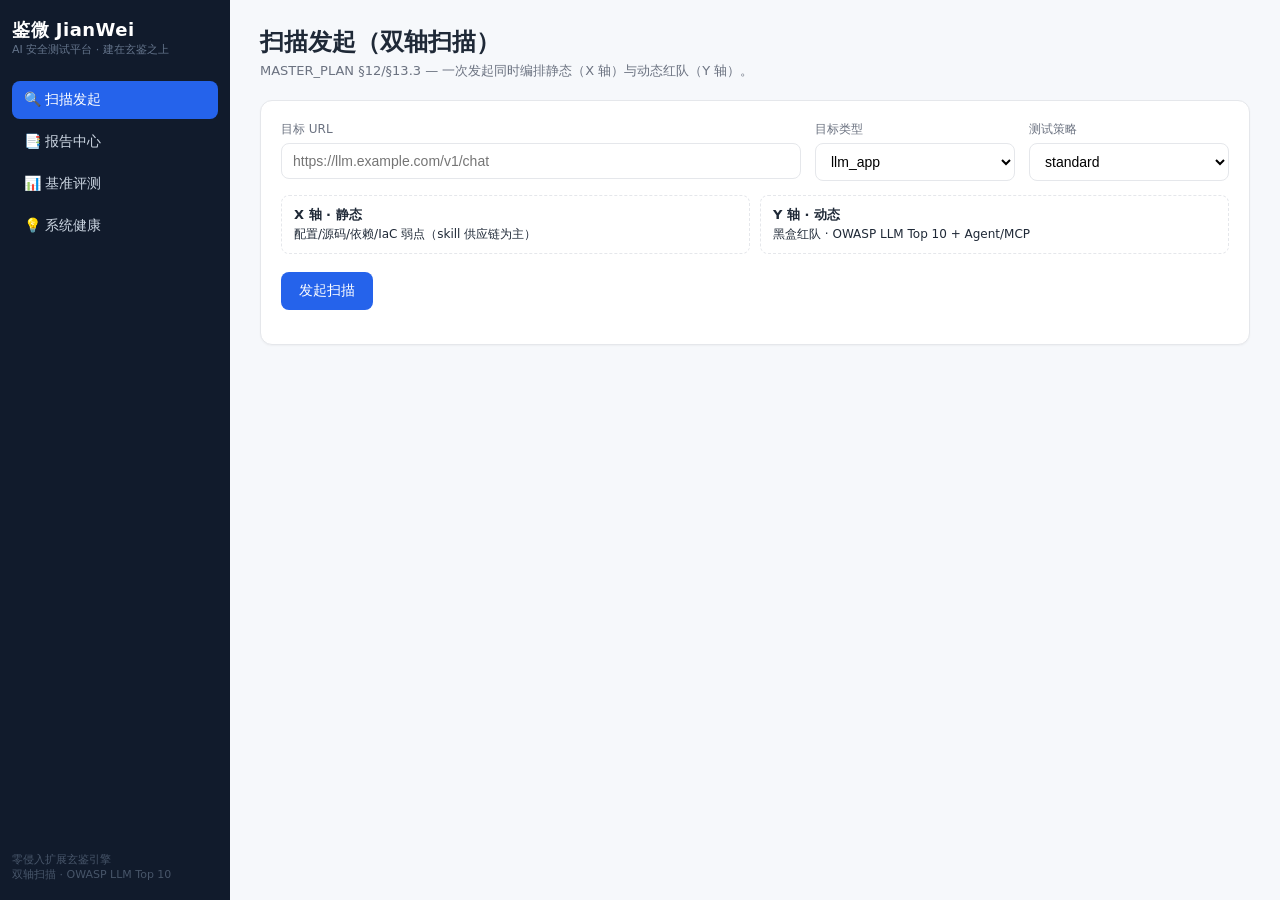
==== web/static/index.html @ 844ebd06 "feat: 鉴微 JianWei 平台层补全 —— AI 安全测试闭环与工程门禁 - core/ai_sec: 填充三空壳 (prompt_injection/rag_sec/agent_eval) " ====
<!DOCTYPE html>
<html lang="zh-CN">
<head>
<meta charset="utf-8" />
<meta name="viewport" content="width=device-width, initial-scale=1" />
<title>鉴微 JianWei · AI 安全测试平台</title>
<style>
  :root{
    --bg:#0f1623; --side:#111b2c; --card:#fff; --ink:#1f2937; --muted:#6b7280;
    --line:#e5e7eb; --brand:#2563eb; --brand2:#0ea5e9; --ok:#16a34a; --warn:#d97706; --bad:#dc2626;
  }
  *{box-sizing:border-box}
  html,body{margin:0;height:100%;font-family:-apple-system,BlinkMacSystemFont,"Segoe UI",system-ui,"PingFang SC","Microsoft YaHei",sans-serif;color:var(--ink)}
  .app{display:grid;grid-template-columns:230px 1fr;height:100vh}
  /* 侧栏 §13.2 */
  .side{background:var(--side);color:#cbd5e1;display:flex;flex-direction:column;padding:18px 12px}
  .brand{font-size:18px;font-weight:700;color:#fff;letter-spacing:.5px;margin-bottom:2px}
  .brand small{display:block;font-weight:400;font-size:11px;color:#64748b;letter-spacing:0}
  .nav{margin-top:22px;display:flex;flex-direction:column;gap:4px}
  .nav button{background:transparent;border:0;color:#cbd5e1;text-align:left;padding:10px 12px;border-radius:8px;cursor:pointer;font-size:14px}
  .nav button:hover{background:#1e293b}
  .nav button.active{background:var(--brand);color:#fff}
  .side .foot{margin-top:auto;font-size:11px;color:#475569}
  .main{padding:26px 30px;overflow:auto;background:#f6f8fb}
  .view{display:none;max-width:1080px}
  .view.active{display:block}
  h2{margin:0 0 4px}
  .sub{color:var(--muted);font-size:13px;margin-bottom:20px}
  /* 表单 §13.3 */
  .panel{background:var(--card);border:1px solid var(--line);border-radius:12px;padding:20px;box-shadow:0 1px 2px rgba(0,0,0,.04)}
  .row{display:flex;gap:14px;flex-wrap:wrap;margin-bottom:14px}
  label{display:block;font-size:12px;color:var(--muted);margin-bottom:5px}
  input,select{width:100%;padding:9px 11px;border:1px solid var(--line);border-radius:8px;font-size:14px;background:#fff}
  .col{flex:1;min-width:200px}
  .axis{display:flex;gap:10px;margin:6px 0 18px}
  .axis .chip{flex:1;border:1px dashed var(--line);border-radius:8px;padding:10px 12px;font-size:12px}
  .axis .chip b{display:block;font-size:13px;margin-bottom:2px}
  .btn{background:var(--brand);color:#fff;border:0;border-radius:8px;padding:10px 18px;font-size:14px;cursor:pointer}
  .btn:hover{background:#1d4ed8}
  .btn.ghost{background:#eef2ff;color:var(--brand)}
  .status{margin-top:14px;font-size:13px;color:var(--muted)}
  /* 结果表 */
  table{width:100%;border-collapse:collapse;margin-top:12px;font-size:13px}
  th,td{text-align:left;padding:9px 10px;border-bottom:1px solid var(--line);vertical-align:top}
  th{background:#f8fafc;color:var(--muted);font-weight:600}
  .sev{display:inline-block;padding:2px 8px;border-radius:999px;font-size:11px;font-weight:700;color:#fff}
  .sev.critical{background:var(--bad)} .sev.high{background:#ea580c} .sev.medium{background:var(--warn)} .sev.low{background:#0891b2} .sev.info{background:#64748b}
  .pill{display:inline-block;padding:2px 8px;border-radius:6px;background:#eef2ff;color:var(--brand);font-size:11px;font-weight:600}
  .links a{color:var(--brand);margin-right:14px;font-size:13px}
  pre{background:#0f172a;color:#e2e8f0;padding:14px;border-radius:8px;overflow:auto;font-size:12px;max-height:420px}
  .md{background:#fff;border:1px solid var(--line);border-radius:10px;padding:22px;line-height:1.6}
  .md h1,.md h2,.md h3{line-height:1.3} .md table{border:1px solid var(--line)} .md code{background:#f1f5f9;padding:1px 5px;border-radius:4px}
  .grid4{display:grid;grid-template-columns:repeat(4,1fr);gap:12px;margin-bottom:18px}
  .kpi{background:#fff;border:1px solid var(--line);border-radius:10px;padding:14px}
  .kpi b{font-size:24px;display:block} .kpi span{font-size:12px;color:var(--muted)}
</style>
</head>
<body>
<div class="app">
  <aside class="side">
    <div class="brand">鉴微 JianWei<small>AI 安全测试平台 · 建在玄鉴之上</small></div>
    <nav class="nav">
      <button data-view="scan" class="active">🔍 扫描发起</button>
      <button data-view="report">📑 报告中心</button>
      <button data-view="bench">📊 基准评测</button>
      <button data-view="health">💡 系统健康</button>
    </nav>
    <div class="foot">零侵入扩展玄鉴引擎<br/>双轴扫描 · OWASP LLM Top 10</div>
  </aside>

  <main class="main">
    <!-- 扫描发起 §13.3 -->
    <section class="view active" id="scan">
      <h2>扫描发起（双轴扫描）</h2>
      <div class="sub">MASTER_PLAN §12/§13.3 — 一次发起同时编排静态（X 轴）与动态红队（Y 轴）。</div>
      <div class="panel">
        <div class="row">
          <div class="col">
            <label>目标 URL</label>
            <input id="url" placeholder="https://llm.example.com/v1/chat" />
          </div>
          <div class="col" style="max-width:200px">
            <label>目标类型</label>
            <select id="ttype">
              <option value="web">web</option>
              <option value="api">api</option>
              <option value="llm_app" selected>llm_app</option>
              <option value="agent">agent</option>
              <option value="rag">rag</option>
              <option value="skill">skill</option>
            </select>
          </div>
          <div class="col" style="max-width:200px">
            <label>测试策略</label>
            <select id="strategy">
              <option value="passive">passive</option>
              <option value="standard" selected>standard</option>
              <option value="redteam">redteam</option>
              <option value="compliance">compliance</option>
            </select>
          </div>
        </div>
        <div class="row" id="skillRow" style="display:none">
          <div class="col">
            <label>Skill 本地包路径（类型=skill 时）</label>
            <input id="skillPath" placeholder="./my-skill/ 或 ./skill.zip" />
          </div>
        </div>
        <div class="axis">
          <div class="chip"><b>X 轴 · 静态</b>配置/源码/依赖/IaC 弱点（skill 供应链为主）</div>
          <div class="chip"><b>Y 轴 · 动态</b>黑盒红队 · OWASP LLM Top 10 + Agent/MCP</div>
        </div>
        <button class="btn" id="runScan">发起扫描</button>
        <div class="status" id="scanStatus"></div>
      </div>
      <div class="panel" id="scanResult" style="margin-top:18px;display:none">
        <h3 style="margin-top:0">扫描发现（<span id="rcount">0</span>）</h3>
        <div id="findingsTable"></div>
      </div>
    </section>

    <!-- 报告中心 §11.5 / §13.1 -->
    <section class="view" id="report">
      <h2>报告中心（OWASP LLM Top 10）</h2>
      <div class="sub">调用 L5 报告层生成可审计溯源报告（含 MITRE ATLAS 映射），支持 SARIF 导出接入 CI。</div>
      <div class="panel">
        <div class="row">
          <div class="col">
            <label>目标 URL</label>
            <input id="rUrl" placeholder="http://127.0.0.1:5000/chat/&lt;lab&gt;" />
          </div>
          <div class="col" style="max-width:200px">
            <label>目标类型</label>
            <select id="rType">
              <option value="llm_app" selected>llm_app</option>
              <option value="agent">agent</option>
              <option value="rag">rag</option>
            </select>
          </div>
        </div>
        <button class="btn" id="genReport">生成报告</button>
        <div class="status" id="repStatus"></div>
        <div class="links" id="repLinks" style="margin-top:10px;display:none">
          <a id="lnkMd" href="#" target="_blank">📄 Markdown 报告</a>
          <a id="lnkSarif" href="#" target="_blank">🛡 SARIF 2.1.0</a>
        </div>
      </div>
      <div class="md" id="repMd" style="margin-top:18px;display:none"></div>
    </section>

    <!-- 基准评测 -->
    <section class="view" id="bench">
      <h2>基准评测（Golden 基线）</h2>
      <div class="sub">基于 tests/golden/llmvault_benchmark.jsonl 的量化回放（注：基线口径，非 live 靶场实测）。</div>
      <div class="grid4" id="benchKpi"></div>
      <div class="panel">
        <h3 style="margin-top:0">逐类通过率（per_class）</h3>
        <div id="benchTable"></div>
      </div>
    </section>

    <!-- 系统健康 -->
    <section class="view" id="health">
      <h2>系统健康</h2>
      <div class="sub">平台 API 与各模块可用性自检。</div>
      <div class="panel" id="healthBody"><div class="status">检测中…</div></div>
    </section>
  </main>
</div>

<script>
const api = (p,opt)=>fetch(p,opt).then(r=>r.json().catch(()=>({error:r.statusText})));

function sevClass(s){return (s||'info').toLowerCase();}
function fmtMd(md){
  // 极简 markdown → HTML（标题/表格/列表/加粗/代码块）
  const esc=t=>t.replace(/&/g,'&amp;').replace(/</g,'&lt;').replace(/>/g,'&gt;');
  let html='',inCode=false;
  md.split('\n').forEach(line=>{
    if(line.startsWith('```')){if(inCode){html+='</pre>';inCode=false;}else{html+='<pre>';inCode=true;}return;}
    if(inCode){html+=esc(line)+'\n';return;}
    if(/^#{1,3} /.test(line)){const lvl=line.indexOf(' ');const t=esc(line.slice(lvl+1));html+=`<h${lvl}>${t}</h${lvl}>`;return;}
    if(/^\|.*\|$/.test(line)){
      const cells=line.split('|').slice(1,-1).map(c=>c.trim());
      if(/^-{2,}/.test(cells[0]||'')) return; // 分隔行
      const tag=line.includes('--')&&/^:{0,2}-{2,}:{0,2}$/.test(cells.map(c=>c.replace(/ /g,'')).join('|').split('|')[0]||'')?'th':'td';
      html+='<tr>'+cells.map(c=>`<${tag}>${esc(c)}</${tag}>`).join('')+'</tr>';
      if(!html.includes('<table')) html='<table>'+html;
      return;
    }
    if(/^[-*] /.test(line)){html+='<li>'+esc(line.slice(2))+'</li>';return;}
    if(line.trim()===''){html+='<br/>';return;}
    html+='<p>'+esc(line).replace(/\*\*(.+?)\*\*/g,'<b>$1</b>')+'</p>';
  });
  if(html.includes('<table')&&!html.endsWith('</table>')) html+='</table>';
  return html;
}

// 导航
document.querySelectorAll('.nav button').forEach(b=>b.onclick=()=>{
  document.querySelectorAll('.nav button').forEach(x=>x.classList.remove('active'));
  document.querySelectorAll('.view').forEach(v=>v.classList.remove('active'));
  b.classList.add('active');
  document.getElementById(b.dataset.view).classList.add('active');
  if(b.dataset.view==='bench') loadBench();
  if(b.dataset.view==='health') loadHealth();
});
document.getElementById('ttype').onchange=e=>{
  document.getElementById('skillRow').style.display = e.target.value==='skill'?'flex':'none';
};

// 扫描发起
document.getElementById('runScan').onclick=async()=>{
  const st=document.getElementById('scanStatus'); st.textContent='扫描中…';
  const body={url:document.getElementById('url').value,target_type:document.getElementById('ttype').value,
    strategy:document.getElementById('strategy').value,extra:{}};
  const sp=document.getElementById('skillPath').value;
  if(body.target_type==='skill'&&sp) body.skill_path=sp;
  try{
    const r=await api('/api/scan/target',{method:'POST',headers:{'Content-Type':'application/json'},body:JSON.stringify(body)});
    if(r.error){st.textContent='错误：'+r.error;return;}
    st.textContent='完成。';
    document.getElementById('rcount').textContent=r.findings_count||0;
    renderFindings(r.findings||[]);
    document.getElementById('scanResult').style.display='block';
  }catch(e){st.textContent='请求失败：'+e;}
};
function renderFindings(fs){
  if(!fs.length){document.getElementById('findingsTable').innerHTML='<p class="status">未发现风险。</p>';return;}
  let h='<table><thead><tr><th>严重度</th><th>OWASP</th><th>名称</th><th>证据</th></tr></thead><tbody>';
  fs.forEach(f=>{
    h+=`<tr><td><span class="sev ${sevClass(f.severity)}">${f.severity||'info'}</span></td>`+
       `<td>${f.owasp||'-'}</td><td>${f.name||f.vuln_type||''}</td><td>${(f.evidence||f.detail||'').slice(0,160)}</td></tr>`;
  });
  h+='</tbody></table>';
  document.getElementById('findingsTable').innerHTML=h;
}

// 报告生成
document.getElementById('genReport').onclick=async()=>{
  const st=document.getElementById('repStatus'); st.textContent='生成中…';
  const body={url:document.getElementById('rUrl').value,target_type:document.getElementById('rType').value,strategy:'standard',extra:{}};
  try{
    const r=await api('/api/ai-sec/report/scan',{method:'POST',headers:{'Content-Type':'application/json'},body:JSON.stringify(body)});
    if(r.error){st.textContent='错误：'+r.error;return;}
    const id=r.scan_id;
    st.textContent='已生成（scan_id='+id+'）';
    document.getElementById('lnkMd').href='/api/ai-sec/report/'+id;
    document.getElementById('lnkSarif').href='/api/ai-sec/report/'+id+'/sarif';
    document.getElementById('repLinks').style.display='block';
    const md=await (await fetch('/api/ai-sec/report/'+id)).text();
    document.getElementById('repMd').innerHTML=fmtMd(md);
    document.getElementById('repMd').style.display='block';
  }catch(e){st.textContent='请求失败：'+e;}
};

// 基准
async function loadBench(){
  const s=await api('/api/ai-sec/benchmark/summary');
  if(s.error){document.getElementById('benchKpi').innerHTML='<div class="kpi">加载失败</div>';return;}
  const k=document.getElementById('benchKpi');
  k.innerHTML=[
    ['样本数',s.total],['召回率',(s.recall*100).toFixed(0)+'%'],
    ['精确率',(s.precision*100).toFixed(0)+'%'],['误报',s.fp]
  ].map(([a,b])=>`<div class="kpi"><b>${b}</b><span>${a}</span></div>`).join('');
  let h='<table><thead><tr><th>类别</th><th>TP</th><th>FP</th><th>TN</th><th>FN</th><th>召回</th></tr></thead><tbody>';
  Object.entries(s.per_class||{}).forEach(([c,m])=>{
    const tp=m.tp||0,fp=m.fp||0,tn=m.tn||0,fn=m.fn||0;
    const rec=tp+fn? (tp/(tp+fn)*100).toFixed(0)+'%':'100%';
    h+=`<tr><td><span class="pill">${c}</span></td><td>${tp}</td><td>${fp}</td><td>${tn}</td><td>${fn}</td><td>${rec}</td></tr>`;
  });
  h+='</tbody></table>';
  document.getElementById('benchTable').innerHTML=h;
}

// 健康
async function loadHealth(){
  const s=await api('/health');
  const mods=['/api/scan/target','/api/scan/skill/upload','/api/ai-sec/report/scan','/api/ai-sec/metrics/summary','/api/ai-sec/benchmark/summary'];
  let h=`<p>API 状态：<b>${s.status||'?'}</b> (${s.service||''})</p><ul>`;
  for(const m of mods){
    try{const r=await fetch(m,{method:'POST',headers:{'Content-Type':'application/json'},body:'{}'});
      h+=`<li>${m} — <span class="pill">可达</span></li>`;
    }catch(e){h+=`<li>${m} — <span class="sev medium">异常</span></li>`;}
  }
  h+='</ul>';
  document.getElementById('healthBody').innerHTML=h;
}
</script>
</body>
</html>
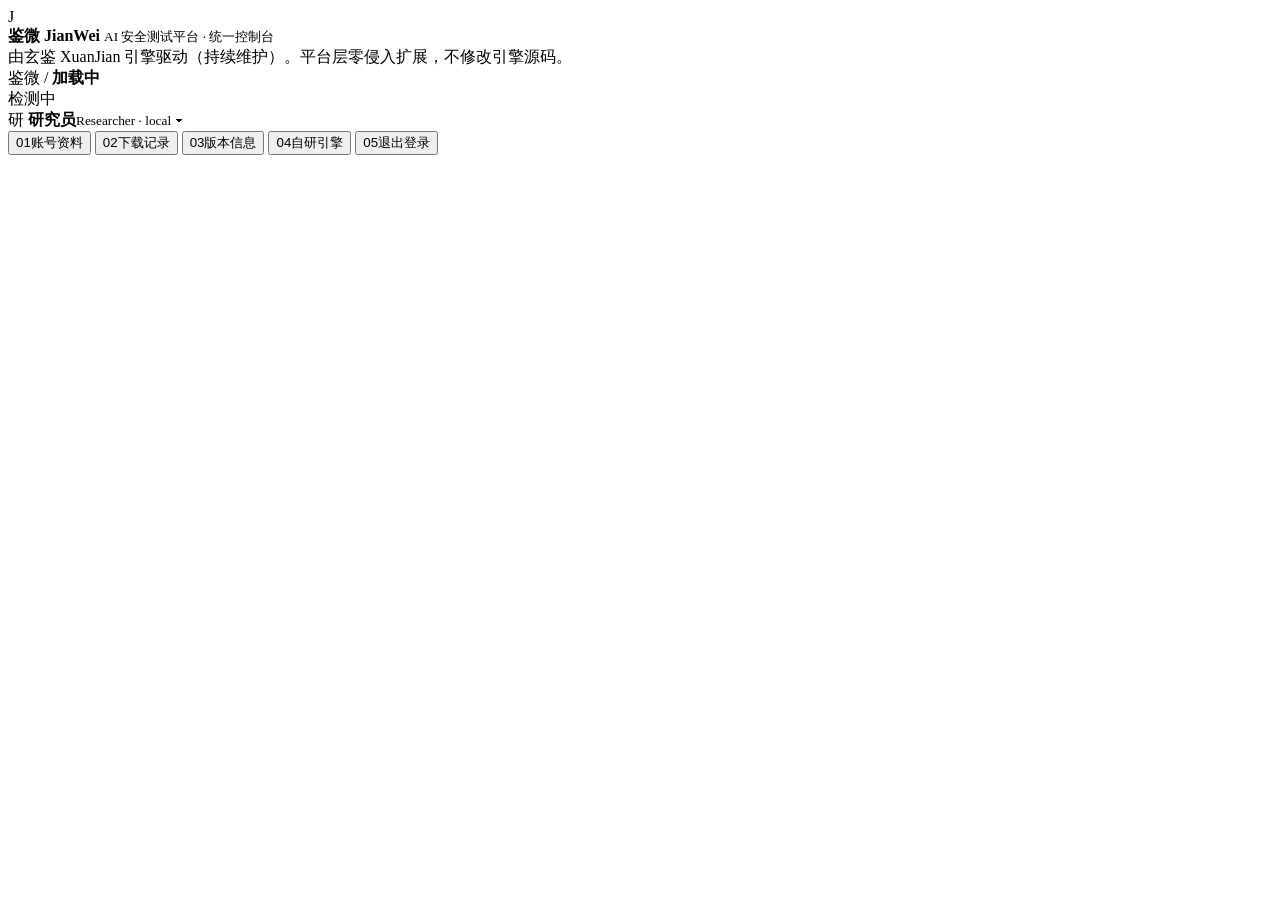
==== commit 32139738: "chore: auto-commit 本地修改 (2026-10-09)" ====
--- a/web/static/index.html
+++ b/web/static/index.html
@@ -4,288 +4,89 @@
 <meta charset="utf-8" />
 <meta name="viewport" content="width=device-width, initial-scale=1" />
 <title>鉴微 JianWei · AI 安全测试平台</title>
-<style>
-  :root{
-    --bg:#0f1623; --side:#111b2c; --card:#fff; --ink:#1f2937; --muted:#6b7280;
-    --line:#e5e7eb; --brand:#2563eb; --brand2:#0ea5e9; --ok:#16a34a; --warn:#d97706; --bad:#dc2626;
-  }
-  *{box-sizing:border-box}
-  html,body{margin:0;height:100%;font-family:-apple-system,BlinkMacSystemFont,"Segoe UI",system-ui,"PingFang SC","Microsoft YaHei",sans-serif;color:var(--ink)}
-  .app{display:grid;grid-template-columns:230px 1fr;height:100vh}
-  /* 侧栏 §13.2 */
-  .side{background:var(--side);color:#cbd5e1;display:flex;flex-direction:column;padding:18px 12px}
-  .brand{font-size:18px;font-weight:700;color:#fff;letter-spacing:.5px;margin-bottom:2px}
-  .brand small{display:block;font-weight:400;font-size:11px;color:#64748b;letter-spacing:0}
-  .nav{margin-top:22px;display:flex;flex-direction:column;gap:4px}
-  .nav button{background:transparent;border:0;color:#cbd5e1;text-align:left;padding:10px 12px;border-radius:8px;cursor:pointer;font-size:14px}
-  .nav button:hover{background:#1e293b}
-  .nav button.active{background:var(--brand);color:#fff}
-  .side .foot{margin-top:auto;font-size:11px;color:#475569}
-  .main{padding:26px 30px;overflow:auto;background:#f6f8fb}
-  .view{display:none;max-width:1080px}
-  .view.active{display:block}
-  h2{margin:0 0 4px}
-  .sub{color:var(--muted);font-size:13px;margin-bottom:20px}
-  /* 表单 §13.3 */
-  .panel{background:var(--card);border:1px solid var(--line);border-radius:12px;padding:20px;box-shadow:0 1px 2px rgba(0,0,0,.04)}
-  .row{display:flex;gap:14px;flex-wrap:wrap;margin-bottom:14px}
-  label{display:block;font-size:12px;color:var(--muted);margin-bottom:5px}
-  input,select{width:100%;padding:9px 11px;border:1px solid var(--line);border-radius:8px;font-size:14px;background:#fff}
-  .col{flex:1;min-width:200px}
-  .axis{display:flex;gap:10px;margin:6px 0 18px}
-  .axis .chip{flex:1;border:1px dashed var(--line);border-radius:8px;padding:10px 12px;font-size:12px}
-  .axis .chip b{display:block;font-size:13px;margin-bottom:2px}
-  .btn{background:var(--brand);color:#fff;border:0;border-radius:8px;padding:10px 18px;font-size:14px;cursor:pointer}
-  .btn:hover{background:#1d4ed8}
-  .btn.ghost{background:#eef2ff;color:var(--brand)}
-  .status{margin-top:14px;font-size:13px;color:var(--muted)}
-  /* 结果表 */
-  table{width:100%;border-collapse:collapse;margin-top:12px;font-size:13px}
-  th,td{text-align:left;padding:9px 10px;border-bottom:1px solid var(--line);vertical-align:top}
-  th{background:#f8fafc;color:var(--muted);font-weight:600}
-  .sev{display:inline-block;padding:2px 8px;border-radius:999px;font-size:11px;font-weight:700;color:#fff}
-  .sev.critical{background:var(--bad)} .sev.high{background:#ea580c} .sev.medium{background:var(--warn)} .sev.low{background:#0891b2} .sev.info{background:#64748b}
-  .pill{display:inline-block;padding:2px 8px;border-radius:6px;background:#eef2ff;color:var(--brand);font-size:11px;font-weight:600}
-  .links a{color:var(--brand);margin-right:14px;font-size:13px}
-  pre{background:#0f172a;color:#e2e8f0;padding:14px;border-radius:8px;overflow:auto;font-size:12px;max-height:420px}
-  .md{background:#fff;border:1px solid var(--line);border-radius:10px;padding:22px;line-height:1.6}
-  .md h1,.md h2,.md h3{line-height:1.3} .md table{border:1px solid var(--line)} .md code{background:#f1f5f9;padding:1px 5px;border-radius:4px}
-  .grid4{display:grid;grid-template-columns:repeat(4,1fr);gap:12px;margin-bottom:18px}
-  .kpi{background:#fff;border:1px solid var(--line);border-radius:10px;padding:14px}
-  .kpi b{font-size:24px;display:block} .kpi span{font-size:12px;color:var(--muted)}
-</style>
+<meta name="description" content="鉴微 JianWei —— 由玄鉴引擎驱动的 AI 安全测试平台统一控制台" />
+<link rel="stylesheet" href="/static/css/tokens.css" />
+<link rel="stylesheet" href="/static/css/shell.css" />
+<link rel="stylesheet" href="/static/css/components.css" />
 </head>
 <body>
 <div class="app">
+  <!-- ============ 侧栏 ============ -->
   <aside class="side">
-    <div class="brand">鉴微 JianWei<small>AI 安全测试平台 · 建在玄鉴之上</small></div>
-    <nav class="nav">
-      <button data-view="scan" class="active">🔍 扫描发起</button>
-      <button data-view="report">📑 报告中心</button>
-      <button data-view="bench">📊 基准评测</button>
-      <button data-view="health">💡 系统健康</button>
-    </nav>
-    <div class="foot">零侵入扩展玄鉴引擎<br/>双轴扫描 · OWASP LLM Top 10</div>
+    <div class="brand">
+      <span class="mark" aria-hidden="true">J</span>
+      <div>
+        <b>鉴微 JianWei</b>
+        <small>AI 安全测试平台 · 统一控制台</small>
+      </div>
+    </div>
+    <!-- 导航由 JW.viewList 渲染（单一事实源在各 view 模块） -->
+    <nav class="nav main-nav" id="side-nav" aria-label="主导航"></nav>
+    <div class="spacer"></div>
+    <div class="side-note">
+      由玄鉴 XuanJian 引擎驱动（持续维护）。平台层零侵入扩展，不修改引擎源码。
+    </div>
   </aside>
 
-  <main class="main">
-    <!-- 扫描发起 §13.3 -->
-    <section class="view active" id="scan">
-      <h2>扫描发起（双轴扫描）</h2>
-      <div class="sub">MASTER_PLAN §12/§13.3 — 一次发起同时编排静态（X 轴）与动态红队（Y 轴）。</div>
-      <div class="panel">
-        <div class="row">
-          <div class="col">
-            <label>目标 URL</label>
-            <input id="url" placeholder="https://llm.example.com/v1/chat" />
+  <!-- ============ 主区 ============ -->
+  <div class="main">
+    <header class="topbar">
+      <div class="crumb" id="crumb">鉴微 / <b>加载中</b></div>
+      <div class="right">
+        <span class="pill-tag" id="api-mode" data-testid="api-mode">检测中</span>
+        <div class="user-wrap">
+          <div class="user-card" id="user-card" data-testid="user-card" role="button" tabindex="0"
+               aria-haspopup="true" aria-expanded="false">
+            <span class="avatar" aria-hidden="true">研</span>
+            <span class="uc-b"><b>研究员</b><small>Researcher · local</small></span>
+            <span class="uc-arrow" aria-hidden="true">▾</span>
           </div>
-          <div class="col" style="max-width:200px">
-            <label>目标类型</label>
-            <select id="ttype">
-              <option value="web">web</option>
-              <option value="api">api</option>
-              <option value="llm_app" selected>llm_app</option>
-              <option value="agent">agent</option>
-              <option value="rag">rag</option>
-              <option value="skill">skill</option>
-            </select>
-          </div>
-          <div class="col" style="max-width:200px">
-            <label>测试策略</label>
-            <select id="strategy">
-              <option value="passive">passive</option>
-              <option value="standard" selected>standard</option>
-              <option value="redteam">redteam</option>
-              <option value="compliance">compliance</option>
-            </select>
+          <div class="user-menu" id="user-menu" data-testid="user-menu" role="menu">
+            <button data-um="profile" role="menuitem"><span class="um-num">01</span>账号资料</button>
+            <button data-um="downloads" role="menuitem"><span class="um-num">02</span>下载记录</button>
+            <button data-um="version" role="menuitem"><span class="um-num">03</span>版本信息</button>
+            <button data-um="engine" role="menuitem"><span class="um-num">04</span>自研引擎</button>
+            <button data-um="logout" class="danger" role="menuitem"><span class="um-num">05</span>退出登录</button>
           </div>
         </div>
-        <div class="row" id="skillRow" style="display:none">
-          <div class="col">
-            <label>Skill 本地包路径（类型=skill 时）</label>
-            <input id="skillPath" placeholder="./my-skill/ 或 ./skill.zip" />
-          </div>
-        </div>
-        <div class="axis">
-          <div class="chip"><b>X 轴 · 静态</b>配置/源码/依赖/IaC 弱点（skill 供应链为主）</div>
-          <div class="chip"><b>Y 轴 · 动态</b>黑盒红队 · OWASP LLM Top 10 + Agent/MCP</div>
-        </div>
-        <button class="btn" id="runScan">发起扫描</button>
-        <div class="status" id="scanStatus"></div>
       </div>
-      <div class="panel" id="scanResult" style="margin-top:18px;display:none">
-        <h3 style="margin-top:0">扫描发现（<span id="rcount">0</span>）</h3>
-        <div id="findingsTable"></div>
-      </div>
-    </section>
+    </header>
 
-    <!-- 报告中心 §11.5 / §13.1 -->
-    <section class="view" id="report">
-      <h2>报告中心（OWASP LLM Top 10）</h2>
-      <div class="sub">调用 L5 报告层生成可审计溯源报告（含 MITRE ATLAS 映射），支持 SARIF 导出接入 CI。</div>
-      <div class="panel">
-        <div class="row">
-          <div class="col">
-            <label>目标 URL</label>
-            <input id="rUrl" placeholder="http://127.0.0.1:5000/chat/&lt;lab&gt;" />
-          </div>
-          <div class="col" style="max-width:200px">
-            <label>目标类型</label>
-            <select id="rType">
-              <option value="llm_app" selected>llm_app</option>
-              <option value="agent">agent</option>
-              <option value="rag">rag</option>
-            </select>
-          </div>
-        </div>
-        <button class="btn" id="genReport">生成报告</button>
-        <div class="status" id="repStatus"></div>
-        <div class="links" id="repLinks" style="margin-top:10px;display:none">
-          <a id="lnkMd" href="#" target="_blank">📄 Markdown 报告</a>
-          <a id="lnkSarif" href="#" target="_blank">🛡 SARIF 2.1.0</a>
-        </div>
-      </div>
-      <div class="md" id="repMd" style="margin-top:18px;display:none"></div>
-    </section>
-
-    <!-- 基准评测 -->
-    <section class="view" id="bench">
-      <h2>基准评测（Golden 基线）</h2>
-      <div class="sub">基于 tests/golden/llmvault_benchmark.jsonl 的量化回放（注：基线口径，非 live 靶场实测）。</div>
-      <div class="grid4" id="benchKpi"></div>
-      <div class="panel">
-        <h3 style="margin-top:0">逐类通过率（per_class）</h3>
-        <div id="benchTable"></div>
-      </div>
-    </section>
-
-    <!-- 系统健康 -->
-    <section class="view" id="health">
-      <h2>系统健康</h2>
-      <div class="sub">平台 API 与各模块可用性自检。</div>
-      <div class="panel" id="healthBody"><div class="status">检测中…</div></div>
-    </section>
-  </main>
+    <!-- 各视图 section 由路由按需创建 -->
+    <main class="content" id="content"></main>
+  </div>
 </div>
 
-<script>
-const api = (p,opt)=>fetch(p,opt).then(r=>r.json().catch(()=>({error:r.statusText})));
+<!-- 通用信息弹窗 -->
+<div class="mask" id="m-mask" data-testid="m-mask" hidden>
+  <div class="modal" role="dialog" aria-modal="true" aria-labelledby="m-tt">
+    <div class="modal-tt">
+      <h3 id="m-tt">信息</h3>
+      <button class="btn ghost sm" id="m-close" aria-label="关闭">关闭</button>
+    </div>
+    <div class="m-sub" id="m-sub"></div>
+    <div id="m-body"></div>
+  </div>
+</div>
 
-function sevClass(s){return (s||'info').toLowerCase();}
-function fmtMd(md){
-  // 极简 markdown → HTML（标题/表格/列表/加粗/代码块）
-  const esc=t=>t.replace(/&/g,'&amp;').replace(/</g,'&lt;').replace(/>/g,'&gt;');
-  let html='',inCode=false;
-  md.split('\n').forEach(line=>{
-    if(line.startsWith('```')){if(inCode){html+='</pre>';inCode=false;}else{html+='<pre>';inCode=true;}return;}
-    if(inCode){html+=esc(line)+'\n';return;}
-    if(/^#{1,3} /.test(line)){const lvl=line.indexOf(' ');const t=esc(line.slice(lvl+1));html+=`<h${lvl}>${t}</h${lvl}>`;return;}
-    if(/^\|.*\|$/.test(line)){
-      const cells=line.split('|').slice(1,-1).map(c=>c.trim());
-      if(/^-{2,}/.test(cells[0]||'')) return; // 分隔行
-      const tag=line.includes('--')&&/^:{0,2}-{2,}:{0,2}$/.test(cells.map(c=>c.replace(/ /g,'')).join('|').split('|')[0]||'')?'th':'td';
-      html+='<tr>'+cells.map(c=>`<${tag}>${esc(c)}</${tag}>`).join('')+'</tr>';
-      if(!html.includes('<table')) html='<table>'+html;
-      return;
-    }
-    if(/^[-*] /.test(line)){html+='<li>'+esc(line.slice(2))+'</li>';return;}
-    if(line.trim()===''){html+='<br/>';return;}
-    html+='<p>'+esc(line).replace(/\*\*(.+?)\*\*/g,'<b>$1</b>')+'</p>';
-  });
-  if(html.includes('<table')&&!html.endsWith('</table>')) html+='</table>';
-  return html;
-}
+<noscript>
+  <div class="panel" style="margin:24px">
+    本控制台需要启用 JavaScript 才能加载视图与调用平台 API。
+  </div>
+</noscript>
 
-// 导航
-document.querySelectorAll('.nav button').forEach(b=>b.onclick=()=>{
-  document.querySelectorAll('.nav button').forEach(x=>x.classList.remove('active'));
-  document.querySelectorAll('.view').forEach(v=>v.classList.remove('active'));
-  b.classList.add('active');
-  document.getElementById(b.dataset.view).classList.add('active');
-  if(b.dataset.view==='bench') loadBench();
-  if(b.dataset.view==='health') loadHealth();
-});
-document.getElementById('ttype').onchange=e=>{
-  document.getElementById('skillRow').style.display = e.target.value==='skill'?'flex':'none';
-};
-
-// 扫描发起
-document.getElementById('runScan').onclick=async()=>{
-  const st=document.getElementById('scanStatus'); st.textContent='扫描中…';
-  const body={url:document.getElementById('url').value,target_type:document.getElementById('ttype').value,
-    strategy:document.getElementById('strategy').value,extra:{}};
-  const sp=document.getElementById('skillPath').value;
-  if(body.target_type==='skill'&&sp) body.skill_path=sp;
-  try{
-    const r=await api('/api/scan/target',{method:'POST',headers:{'Content-Type':'application/json'},body:JSON.stringify(body)});
-    if(r.error){st.textContent='错误：'+r.error;return;}
-    st.textContent='完成。';
-    document.getElementById('rcount').textContent=r.findings_count||0;
-    renderFindings(r.findings||[]);
-    document.getElementById('scanResult').style.display='block';
-  }catch(e){st.textContent='请求失败：'+e;}
-};
-function renderFindings(fs){
-  if(!fs.length){document.getElementById('findingsTable').innerHTML='<p class="status">未发现风险。</p>';return;}
-  let h='<table><thead><tr><th>严重度</th><th>OWASP</th><th>名称</th><th>证据</th></tr></thead><tbody>';
-  fs.forEach(f=>{
-    h+=`<tr><td><span class="sev ${sevClass(f.severity)}">${f.severity||'info'}</span></td>`+
-       `<td>${f.owasp||'-'}</td><td>${f.name||f.vuln_type||''}</td><td>${(f.evidence||f.detail||'').slice(0,160)}</td></tr>`;
-  });
-  h+='</tbody></table>';
-  document.getElementById('findingsTable').innerHTML=h;
-}
-
-// 报告生成
-document.getElementById('genReport').onclick=async()=>{
-  const st=document.getElementById('repStatus'); st.textContent='生成中…';
-  const body={url:document.getElementById('rUrl').value,target_type:document.getElementById('rType').value,strategy:'standard',extra:{}};
-  try{
-    const r=await api('/api/ai-sec/report/scan',{method:'POST',headers:{'Content-Type':'application/json'},body:JSON.stringify(body)});
-    if(r.error){st.textContent='错误：'+r.error;return;}
-    const id=r.scan_id;
-    st.textContent='已生成（scan_id='+id+'）';
-    document.getElementById('lnkMd').href='/api/ai-sec/report/'+id;
-    document.getElementById('lnkSarif').href='/api/ai-sec/report/'+id+'/sarif';
-    document.getElementById('repLinks').style.display='block';
-    const md=await (await fetch('/api/ai-sec/report/'+id)).text();
-    document.getElementById('repMd').innerHTML=fmtMd(md);
-    document.getElementById('repMd').style.display='block';
-  }catch(e){st.textContent='请求失败：'+e;}
-};
-
-// 基准
-async function loadBench(){
-  const s=await api('/api/ai-sec/benchmark/summary');
-  if(s.error){document.getElementById('benchKpi').innerHTML='<div class="kpi">加载失败</div>';return;}
-  const k=document.getElementById('benchKpi');
-  k.innerHTML=[
-    ['样本数',s.total],['召回率',(s.recall*100).toFixed(0)+'%'],
-    ['精确率',(s.precision*100).toFixed(0)+'%'],['误报',s.fp]
-  ].map(([a,b])=>`<div class="kpi"><b>${b}</b><span>${a}</span></div>`).join('');
-  let h='<table><thead><tr><th>类别</th><th>TP</th><th>FP</th><th>TN</th><th>FN</th><th>召回</th></tr></thead><tbody>';
-  Object.entries(s.per_class||{}).forEach(([c,m])=>{
-    const tp=m.tp||0,fp=m.fp||0,tn=m.tn||0,fn=m.fn||0;
-    const rec=tp+fn? (tp/(tp+fn)*100).toFixed(0)+'%':'100%';
-    h+=`<tr><td><span class="pill">${c}</span></td><td>${tp}</td><td>${fp}</td><td>${tn}</td><td>${fn}</td><td>${rec}</td></tr>`;
-  });
-  h+='</tbody></table>';
-  document.getElementById('benchTable').innerHTML=h;
-}
-
-// 健康
-async function loadHealth(){
-  const s=await api('/health');
-  const mods=['/api/scan/target','/api/scan/skill/upload','/api/ai-sec/report/scan','/api/ai-sec/metrics/summary','/api/ai-sec/benchmark/summary'];
-  let h=`<p>API 状态：<b>${s.status||'?'}</b> (${s.service||''})</p><ul>`;
-  for(const m of mods){
-    try{const r=await fetch(m,{method:'POST',headers:{'Content-Type':'application/json'},body:'{}'});
-      h+=`<li>${m} — <span class="pill">可达</span></li>`;
-    }catch(e){h+=`<li>${m} — <span class="sev medium">异常</span></li>`;}
-  }
-  h+='</ul>';
-  document.getElementById('healthBody').innerHTML=h;
-}
-</script>
+<!-- 加载顺序：客户端 → UI 工具 → 各视图模块（向 JW.viewList 注册）→ 应用外壳 -->
+<script src="/static/js/api.js"></script>
+<script src="/static/js/ui.js"></script>
+<script src="/static/js/views/scan.js"></script>
+<script src="/static/js/views/skill.js"></script>
+<script src="/static/js/views/agent.js"></script>
+<script src="/static/js/views/report.js"></script>
+<script src="/static/js/views/bench.js"></script>
+<script src="/static/js/views/metrics.js"></script>
+<script src="/static/js/views/health.js"></script>
+<script src="/static/js/views/system.js"></script>
+<script src="/static/js/views/rbac.js"></script>
+<script src="/static/js/app.js"></script>
 </body>
 </html>
